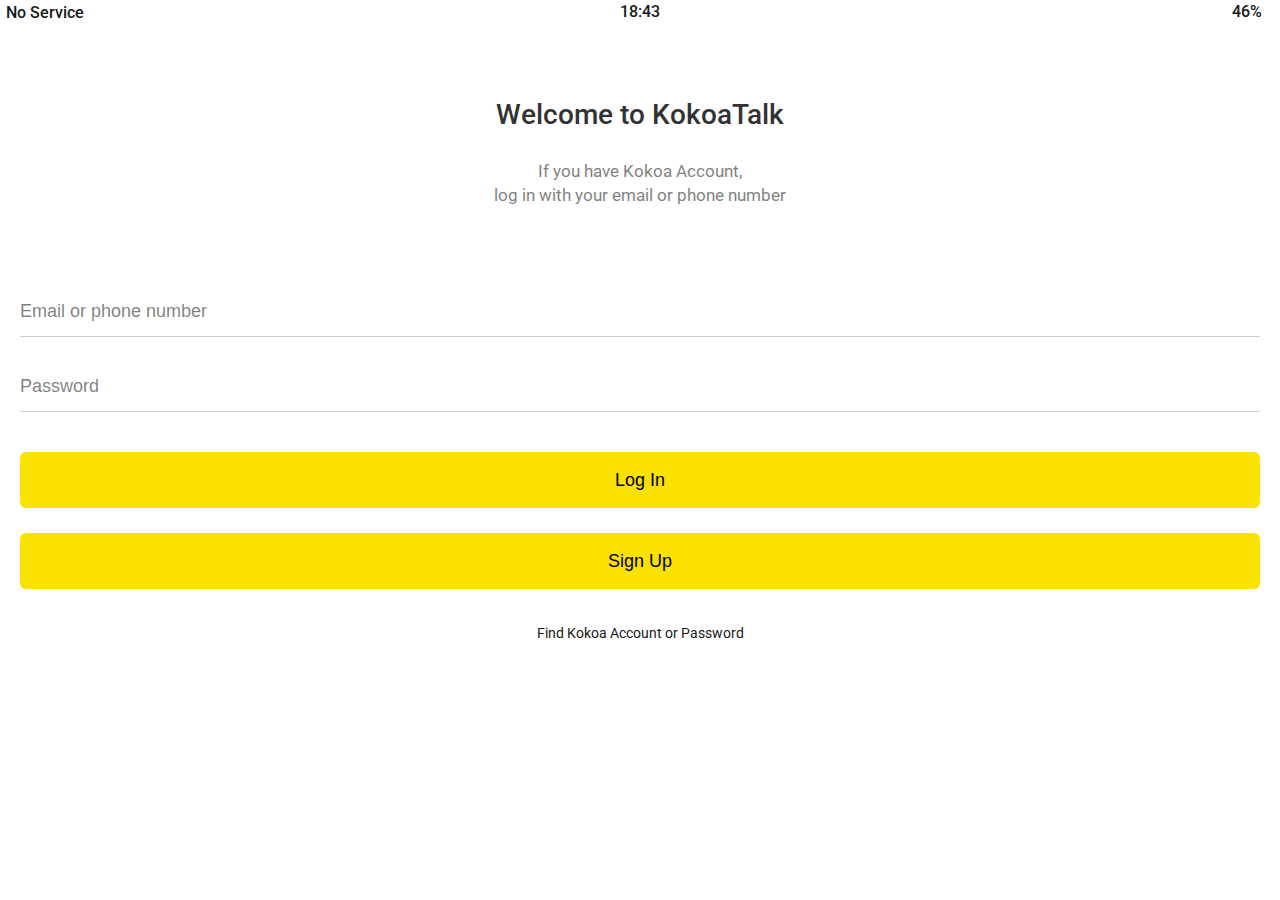
==== index.html @ 85f5b4a2 "MainPage" ====
<!DOCTYPE html>
<html lang="ko">
  <head>
    <link rel="stylesheet" href="css/style.css" />
    <meta http-equiv="X-UA-Compatible" content="IE=edge" />
    <meta name="viewport" content="width=device-width, initial-scale=1.0" />
    <meta charset="UTF-8" />
    <link
      rel="stylesheet"
      href="https://cdnjs.cloudflare.com/ajax/libs/font-awesome/6.1.1/css/all.min.css"
      integrity="sha512-KfkfwYDsLkIlwQp6LFnl8zNdLGxu9YAA1QvwINks4PhcElQSvqcyVLLD9aMhXd13uQjoXtEKNosOWaZqXgel0g=="
      crossorigin="anonymous"
    />
    <title>Welcome to KokoaTalk</title>
  </head>
  <body>
    <div class="status-bar">
      <div class="status-bar__culumn">
        <span>No Service</span>
        <i class="fa-solid fa-wifi"></i>
        <!--to do : wifi Icon -->
      </div>
      <div class="status-bar__culumn">
        <span>18:43</span>
      </div>
      <div class="status-bar__culumn">
        <span>46%</span>
        <i class="fa-solid fa-battery-half"></i>
        <i class="fa-solid fa-bolt"></i>
        <!-- battery Icon -->
        <!-- lightning icon -->
      </div>
    </div>
    <header class="welcome-header">
      <h1 class="welcome-header__title">Welcome to KokoaTalk</h1>
      <p class="welcome-header__text">
        If you have Kokoa Account, <br />
        log in with your email or phone number
      </p>
    </header>
    <form id="login-form">
      <input type="text" placeholder="Email or phone number" />
      <input type="password" placeholder="Password" />
      <input type="submit" value="Log In" />
      <input type="submit" value="Sign Up" />
      <a href="#">Find Kokoa Account or Password</a>
    </form>
  </body>
</html>
---- css/style.css ----
@import url("https://fonts.googleapis.com/css2?family=Noto+Sans+KR:wght@400;700&family=Roboto:wght@400;500;600;700&display=swap");
@import "reset.css";
@import "variables.css";
@import "status-bar.css";
html,
body {
  font-family: "roboto";
}
a {
  text-decoration: none;
  color: black;
}
.status-bar {
  font-size: 18px;
  margin-bottom: 80px;
  font-weight: 500;
  opacity: 0.9;
}
.welcome-header {
  /* background-color: red; */
  display: flex;
  flex-direction: column;
  justify-content: center;
  align-items: center;
}
.welcome-header__title {
  /* background-color: blue; */
  font-size: 28px;
  font-weight: 500;
  margin-bottom: 30px;
  opacity: 0.8;
  text-align: center;
}
.welcome-header__text {
  font-size: 17px;
  opacity: 0.5;
  line-height: 24px;
  font-weight: 400;
  margin-bottom: 80px;
  text-align: center;
}
#login-form {
  display: flex;
  flex-direction: column;
}
#login-form input {
  margin: 0px 20px;
  margin-bottom: 25px;
  padding: 14px 0;
  border-style: none;
  font-size: 18px;
  font-weight: 500;
  /* background-color: red; */
}
#login-form input:not([type="submit"]) {
  border-bottom: 1px solid rgba(0, 0, 0, 0.2);
  transition: all 0.3s ease-in-out;
}
#login-form input:focus {
  border-color: var(--yellow);
}
#login-form input::placeholder {
  color: rgba(0, 0, 0, 0.5);
}
#login-form a {
  text-align: center;
  margin-top: 12px;
  font-size: 14px;
  opacity: 0.9;
}
#login-form input[type="submit"] {
  background-color: var(--yellow);
  cursor: pointer;
  border-radius: 6px;
  height: 56px;
}
#login-form input[value="Log In"] {
  margin-top: 15px;
}
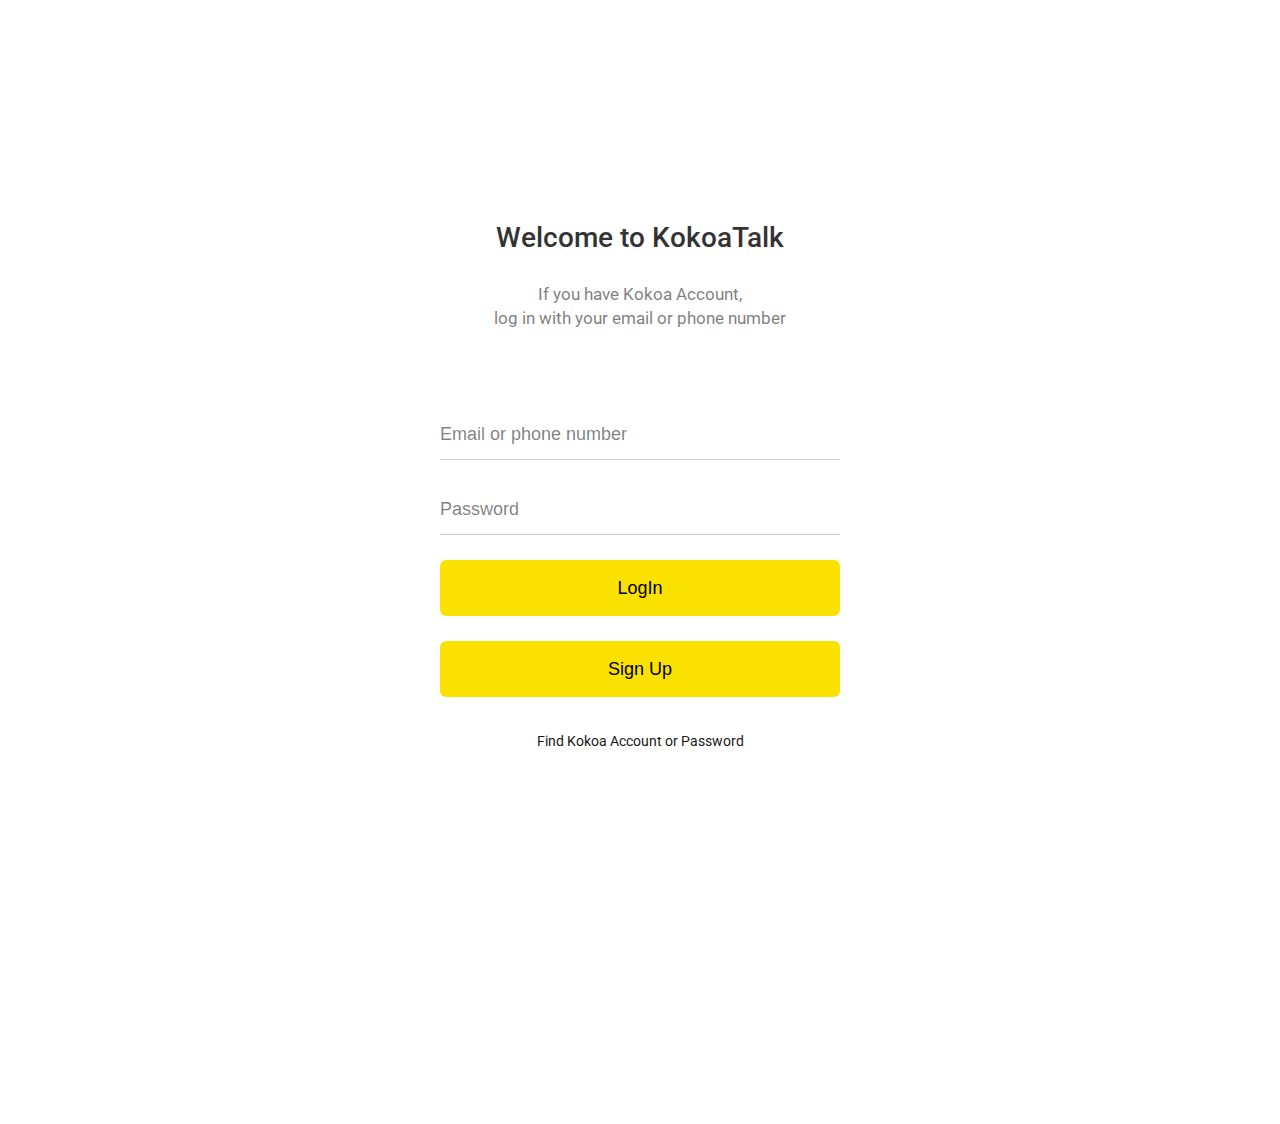
==== commit 7457ca57: "status_del" ====
--- a/index.html
+++ b/index.html
@@ -14,11 +14,10 @@
     <title>Welcome to KokoaTalk</title>
   </head>
   <body>
-    <div class="status-bar">
+    <!-- <div class="status-bar">
       <div class="status-bar__culumn">
         <span>No Service</span>
         <i class="fa-solid fa-wifi"></i>
-        <!--to do : wifi Icon -->
       </div>
       <div class="status-bar__culumn">
         <span>18:43</span>
@@ -27,10 +26,8 @@
         <span>46%</span>
         <i class="fa-solid fa-battery-half"></i>
         <i class="fa-solid fa-bolt"></i>
-        <!-- battery Icon -->
-        <!-- lightning icon -->
       </div>
-    </div>
+    </div> -->
     <header class="welcome-header">
       <h1 class="welcome-header__title">Welcome to KokoaTalk</h1>
       <p class="welcome-header__text">
@@ -41,7 +38,7 @@
     <form id="login-form">
       <input type="text" placeholder="Email or phone number" />
       <input type="password" placeholder="Password" />
-      <input type="submit" value="Log In" />
+      <input type="submit" value="LogIn" />
       <input type="submit" value="Sign Up" />
       <a href="#">Find Kokoa Account or Password</a>
     </form>
--- a/css/style.css
+++ b/css/style.css
@@ -4,7 +4,9 @@
 @import "status-bar.css";
 html,
 body {
+  height: 100vh;
   font-family: "roboto";
+  /* background-color: red; */
 }
 a {
   text-decoration: none;
@@ -17,11 +19,12 @@
   opacity: 0.9;
 }
 .welcome-header {
-  /* background-color: red; */
+  /* background-color: blue; */
   display: flex;
   flex-direction: column;
   justify-content: center;
   align-items: center;
+  margin-top: 224px;
 }
 .welcome-header__title {
   /* background-color: blue; */
@@ -42,6 +45,7 @@
 #login-form {
   display: flex;
   flex-direction: column;
+  align-items: center;
 }
 #login-form input {
   margin: 0px 20px;
@@ -50,6 +54,7 @@
   border-style: none;
   font-size: 18px;
   font-weight: 500;
+  width: 400px;
   /* background-color: red; */
 }
 #login-form input:not([type="submit"]) {
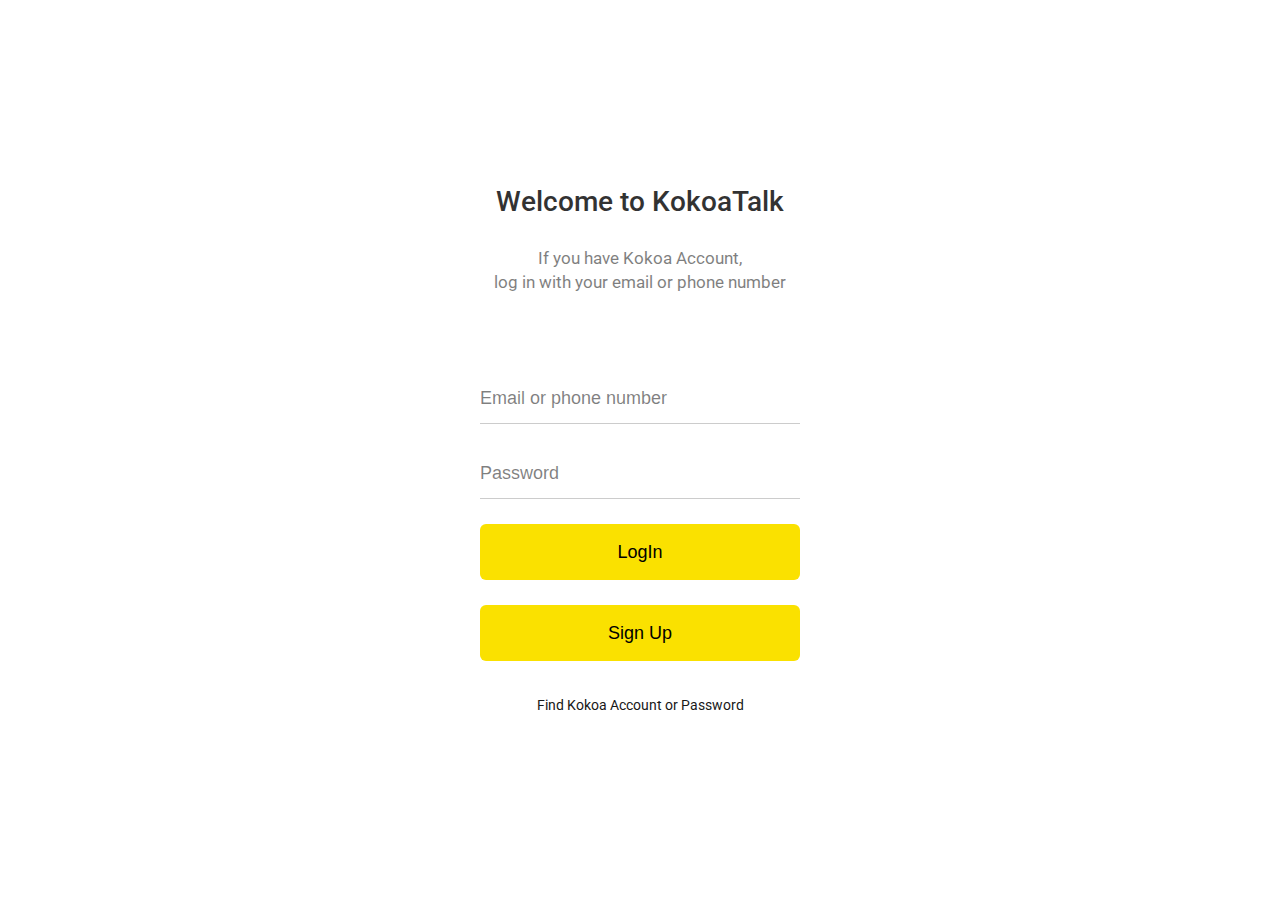
==== commit a61c74f0: "center" ====
--- a/index.html
+++ b/index.html
@@ -28,19 +28,21 @@
         <i class="fa-solid fa-bolt"></i>
       </div>
     </div> -->
-    <header class="welcome-header">
-      <h1 class="welcome-header__title">Welcome to KokoaTalk</h1>
-      <p class="welcome-header__text">
-        If you have Kokoa Account, <br />
-        log in with your email or phone number
-      </p>
-    </header>
-    <form id="login-form">
-      <input type="text" placeholder="Email or phone number" />
-      <input type="password" placeholder="Password" />
-      <input type="submit" value="LogIn" />
-      <input type="submit" value="Sign Up" />
-      <a href="#">Find Kokoa Account or Password</a>
-    </form>
+    <div class="container">
+      <header class="welcome-header">
+        <h1 class="welcome-header__title">Welcome to KokoaTalk</h1>
+        <p class="welcome-header__text">
+          If you have Kokoa Account, <br />
+          log in with your email or phone number
+        </p>
+      </header>
+      <form id="login-form">
+        <input type="text" placeholder="Email or phone number" />
+        <input type="password" placeholder="Password" />
+        <input type="submit" value="LogIn" />
+        <input type="submit" value="Sign Up" />
+        <a href="#">Find Kokoa Account or Password</a>
+      </form>
+    </div>
   </body>
 </html>
--- a/css/style.css
+++ b/css/style.css
@@ -2,15 +2,22 @@
 @import "reset.css";
 @import "variables.css";
 @import "status-bar.css";
-html,
+
 body {
+  font-family: "roboto";
   height: 100vh;
-  font-family: "roboto";
-  /* background-color: red; */
+  display: flex;
+  justify-content: center;
+  align-items: center;
 }
 a {
   text-decoration: none;
   color: black;
+}
+.container {
+  width: 100%;
+  height: auto;
+  /* background-color: red; */
 }
 .status-bar {
   font-size: 18px;
@@ -19,12 +26,11 @@
   opacity: 0.9;
 }
 .welcome-header {
-  /* background-color: blue; */
+  /* background-color: red; */
   display: flex;
   flex-direction: column;
   justify-content: center;
   align-items: center;
-  margin-top: 224px;
 }
 .welcome-header__title {
   /* background-color: blue; */
@@ -54,8 +60,8 @@
   border-style: none;
   font-size: 18px;
   font-weight: 500;
-  width: 400px;
   /* background-color: red; */
+  width: 320px;
 }
 #login-form input:not([type="submit"]) {
   border-bottom: 1px solid rgba(0, 0, 0, 0.2);
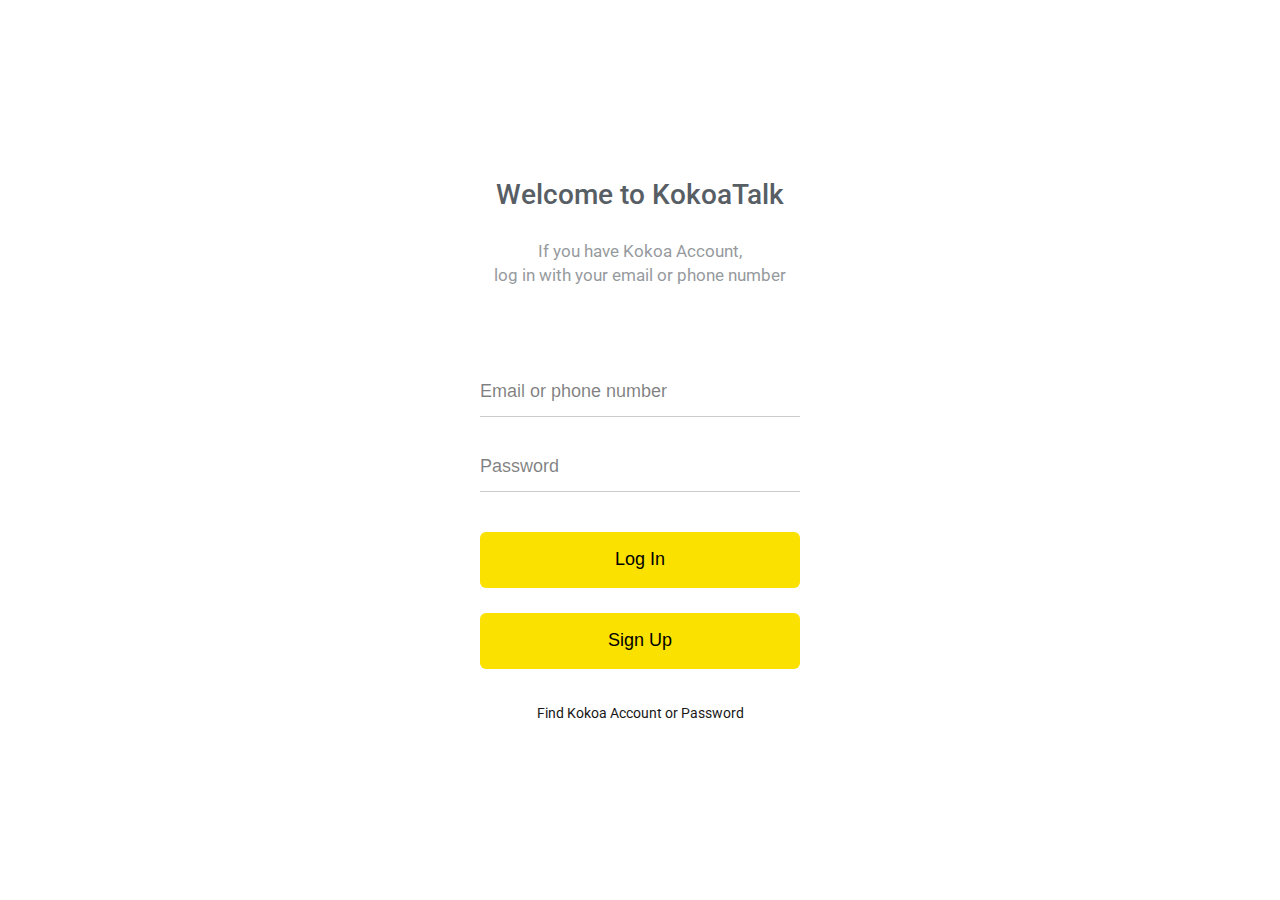
==== commit 979afc94: "friends_page" ====
--- a/index.html
+++ b/index.html
@@ -28,21 +28,33 @@
         <i class="fa-solid fa-bolt"></i>
       </div>
     </div> -->
-    <div class="container">
-      <header class="welcome-header">
-        <h1 class="welcome-header__title">Welcome to KokoaTalk</h1>
-        <p class="welcome-header__text">
-          If you have Kokoa Account, <br />
-          log in with your email or phone number
-        </p>
-      </header>
-      <form id="login-form">
-        <input type="text" placeholder="Email or phone number" />
-        <input type="password" placeholder="Password" />
-        <input type="submit" value="LogIn" />
-        <input type="submit" value="Sign Up" />
-        <a href="#">Find Kokoa Account or Password</a>
-      </form>
+    <div class="wrapper">
+      <div class="container">
+        <header class="welcome-header">
+          <h1 class="welcome-header__title">Welcome to KokoaTalk</h1>
+          <p class="welcome-header__text">
+            If you have Kokoa Account, <br />
+            log in with your email or phone number
+          </p>
+        </header>
+        <form action="friends.html" method="get" id="login-form">
+          <input
+            name="username"
+            type="text"
+            placeholder="Email or phone number"
+            required
+          />
+          <input
+            name="password"
+            type="password"
+            placeholder="Password"
+            required
+          />
+          <input type="submit" value="Log In" />
+          <input type="submit" value="Sign Up" />
+          <a href="#">Find Kokoa Account or Password</a>
+        </form>
+      </div>
     </div>
   </body>
 </html>
--- a/css/style.css
+++ b/css/style.css
@@ -1,90 +1,17 @@
 @import url("https://fonts.googleapis.com/css2?family=Noto+Sans+KR:wght@400;700&family=Roboto:wght@400;500;600;700&display=swap");
 @import "reset.css";
 @import "variables.css";
-@import "status-bar.css";
+
+/* components */
+@import "components/status-bar.css";
+@import "components/nav-bar.css";
+@import "components/screen-header.css";
+
+/* screen */
+@import "screen/login.css";
+@import "screen/friends.css";
 
 body {
   font-family: "roboto";
-  height: 100vh;
-  display: flex;
-  justify-content: center;
-  align-items: center;
+  color: #2e363e;
 }
-a {
-  text-decoration: none;
-  color: black;
-}
-.container {
-  width: 100%;
-  height: auto;
-  /* background-color: red; */
-}
-.status-bar {
-  font-size: 18px;
-  margin-bottom: 80px;
-  font-weight: 500;
-  opacity: 0.9;
-}
-.welcome-header {
-  /* background-color: red; */
-  display: flex;
-  flex-direction: column;
-  justify-content: center;
-  align-items: center;
-}
-.welcome-header__title {
-  /* background-color: blue; */
-  font-size: 28px;
-  font-weight: 500;
-  margin-bottom: 30px;
-  opacity: 0.8;
-  text-align: center;
-}
-.welcome-header__text {
-  font-size: 17px;
-  opacity: 0.5;
-  line-height: 24px;
-  font-weight: 400;
-  margin-bottom: 80px;
-  text-align: center;
-}
-#login-form {
-  display: flex;
-  flex-direction: column;
-  align-items: center;
-}
-#login-form input {
-  margin: 0px 20px;
-  margin-bottom: 25px;
-  padding: 14px 0;
-  border-style: none;
-  font-size: 18px;
-  font-weight: 500;
-  /* background-color: red; */
-  width: 320px;
-}
-#login-form input:not([type="submit"]) {
-  border-bottom: 1px solid rgba(0, 0, 0, 0.2);
-  transition: all 0.3s ease-in-out;
-}
-#login-form input:focus {
-  border-color: var(--yellow);
-}
-#login-form input::placeholder {
-  color: rgba(0, 0, 0, 0.5);
-}
-#login-form a {
-  text-align: center;
-  margin-top: 12px;
-  font-size: 14px;
-  opacity: 0.9;
-}
-#login-form input[type="submit"] {
-  background-color: var(--yellow);
-  cursor: pointer;
-  border-radius: 6px;
-  height: 56px;
-}
-#login-form input[value="Log In"] {
-  margin-top: 15px;
-}
